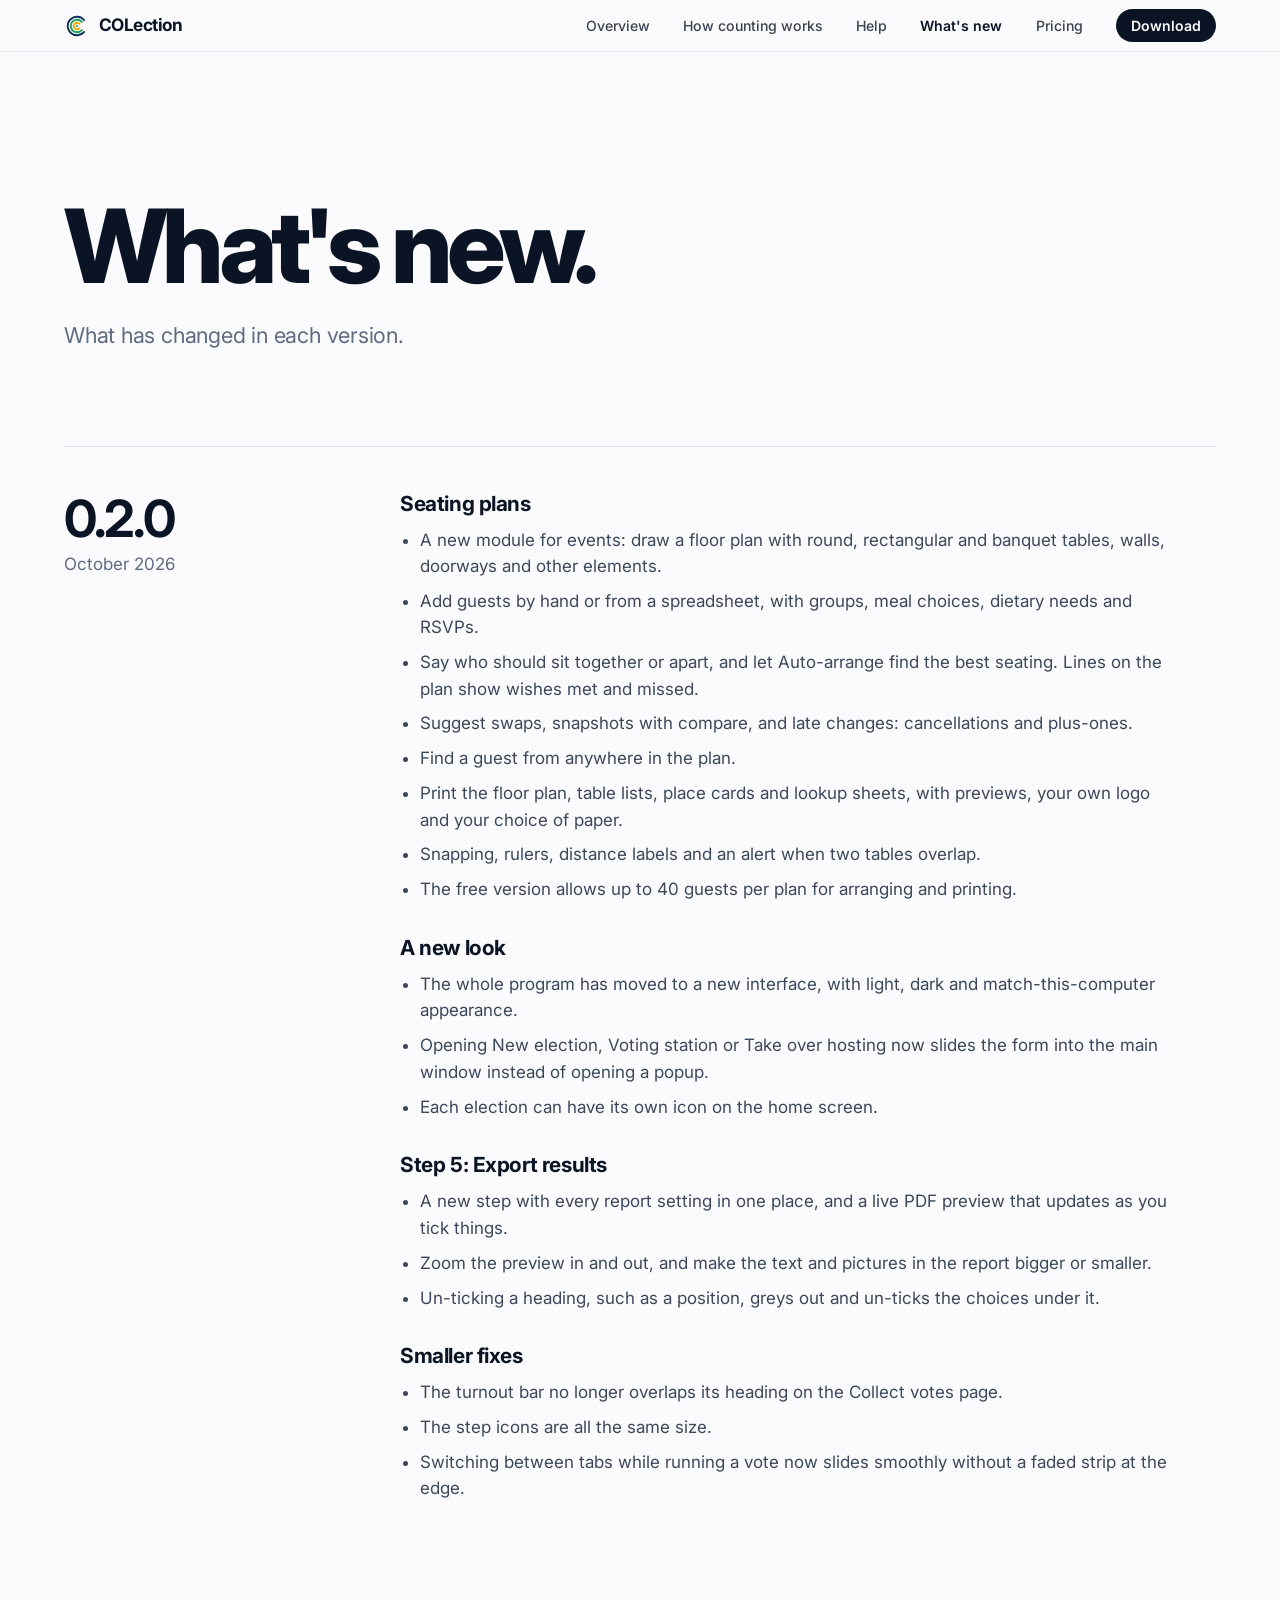
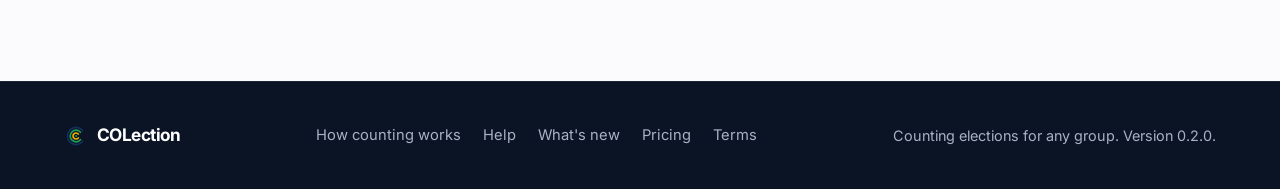
==== changelog.html @ ef773155 "Add files via upload" ====
<!doctype html>
<html lang="en">
<head>
  <meta charset="utf-8">
  <meta name="viewport" content="width=device-width, initial-scale=1">
  <title>What's new - COLection</title>
  <meta name="description" content="What has changed in each version of COLection.">
  <meta name="color-scheme" content="light dark">
  <link rel="icon" href="images/favicon.svg" type="image/svg+xml">
  <link rel="preconnect" href="https://fonts.googleapis.com">
  <link rel="preconnect" href="https://fonts.gstatic.com" crossorigin>
  <link href="https://fonts.googleapis.com/css2?family=Inter:wght@400;500;600;700;800&display=swap" rel="stylesheet">
  <link rel="stylesheet" href="css/style.css">
  <script>document.documentElement.classList.add("js");</script>
</head>
<body class="inner">
  <a class="skip" href="#main">Skip to the content</a>

  <header class="top" id="top-bar">
    <a class="brand" href="index.html" aria-label="COLection, home">
      <img src="images/colection-mark.svg" alt="" width="26" height="26">
      <span>COLection</span>
    </a>
    <nav aria-label="Main">
      <a href="index.html">Overview</a>
      <a href="counting.html">How counting works</a>
      <a href="help.html">Help</a>
      <a href="changelog.html" aria-current="page">What's new</a>
      <a href="pricing.html">Pricing</a>
      <a class="pill" href="index.html#download">Download</a>
    </nav>
  </header>

  <main id="main">
    <section class="page-hero" aria-labelledby="page-title">
      <div class="wrap">
        <h1 id="page-title">What's new.</h1>
        <p class="sub">What has changed in each version.</p>
      </div>
    </section>

    <section class="log" aria-label="Versions">
      <div class="wrap">
        <article class="release reveal">
          <header><h2>0.2.0</h2><p class="when">October 2026</p></header>
          <div>
            <h3>Seating plans</h3>
            <ul>
              <li>A new module for events: draw a floor plan with round, rectangular and banquet tables, walls, doorways and other elements.</li>
              <li>Add guests by hand or from a spreadsheet, with groups, meal choices, dietary needs and RSVPs.</li>
              <li>Say who should sit together or apart, and let Auto-arrange find the best seating. Lines on the plan show wishes met and missed.</li>
              <li>Suggest swaps, snapshots with compare, and late changes: cancellations and plus-ones.</li>
              <li>Find a guest from anywhere in the plan.</li>
              <li>Print the floor plan, table lists, place cards and lookup sheets, with previews, your own logo and your choice of paper.</li>
              <li>Snapping, rulers, distance labels and an alert when two tables overlap.</li>
              <li>The free version allows up to 40 guests per plan for arranging and printing.</li>
            </ul>
            <h3>A new look</h3>
            <ul>
              <li>The whole program has moved to a new interface, with light, dark and match-this-computer appearance.</li>
              <li>Opening New election, Voting station or Take over hosting now slides the form into the main window instead of opening a popup.</li>
              <li>Each election can have its own icon on the home screen.</li>
            </ul>
            <h3>Step 5: Export results</h3>
            <ul>
              <li>A new step with every report setting in one place, and a live PDF preview that updates as you tick things.</li>
              <li>Zoom the preview in and out, and make the text and pictures in the report bigger or smaller.</li>
              <li>Un-ticking a heading, such as a position, greys out and un-ticks the choices under it.</li>
            </ul>
            <h3>Smaller fixes</h3>
            <ul>
              <li>The turnout bar no longer overlaps its heading on the Collect votes page.</li>
              <li>The step icons are all the same size.</li>
              <li>Switching between tabs while running a vote now slides smoothly without a faded strip at the edge.</li>
            </ul>
          </div>
        </article>
      </div>
    </section>

  </main>

  <footer class="foot" data-theme="dark">
    <div class="wrap foot-row">
      <a class="brand" href="index.html" aria-label="COLection, home">
        <img src="images/colection-mark.svg" alt="" width="24" height="24">
        <span>COLection</span>
      </a>
      <nav class="foot-nav" aria-label="Footer">
        <a href="counting.html">How counting works</a>
        <a href="help.html">Help</a>
        <a href="changelog.html">What's new</a>
        <a href="pricing.html">Pricing</a>
        <a href="terms.html">Terms</a>
      </nav>
      <p>Counting elections for any group. Version 0.2.0.</p>
    </div>
  </footer>
  <script src="js/site.js"></script>
</body>
</html>
---- css/style.css ----
/* COLection site.
   Colours come from the program's logo: navy, green and amber.
   Change the values in :root to restyle the whole page.
   The big scroll moments (the rings, the step walkthrough, the sideways rules, the growing report) are driven by js/site.js,
   which sets CSS variables; with "reduce motion" switched on, or on a small screen, they fall back to plain stacked sections. */

:root {
  --night: #0b1424;          /* dark chapters: a near-black version of the logo navy */
  --ink: #0b1424;            /* headings on light */
  --navy: #14305c;
  --body: #3d475a;           /* paragraph text on light (9:1 on paper) */
  --mute: #5f6b80;           /* captions (5.2:1 on paper) */
  --paper: #fbfbfd;
  --fog: #f1f3f7;
  --rule: #d9dfe9;
  --green: #1f9d55;
  --green-text: #157342;
  --amber: #f5ac0b;
  --amber-text: #7a4f00;
  --blue: #0a5fc4;
  --sky: #7db8ff;            /* links on dark */
  --out: #a9b4c6;
  --on-dark: #eef2f8;
  --on-dark-mute: #a7b2c6;
  --dim: #c4cbd8;            /* words not yet read */
  --bar: rgba(251, 251, 253, .72);

  --font: "Inter", system-ui, -apple-system, "Segoe UI", Roboto, sans-serif;
  --gutter: clamp(20px, 5vw, 64px);
  --ease: cubic-bezier(.16, 1, .3, 1);
}

@media (prefers-color-scheme: dark) {
  :root {
    --ink: #f3f6fb; --navy: #3a6fd0; --body: #b4bfd1; --mute: #94a0b5; --paper: #0a1120; --fog: #0f1a2e; --rule: #243350;
    --green-text: #5fd08a; --amber-text: #f2c14e; --blue: #7db8ff; --out: #56637c; --dim: #34425c; --bar: rgba(10, 17, 32, .72);
  }
}
@view-transition { navigation: auto; }
::view-transition-old(root) { animation: .25s ease both fade-out; }
::view-transition-new(root) { animation: .45s ease both fade-in; }
@keyframes fade-out { to { opacity: 0; } }
@keyframes fade-in { from { opacity: 0; } }

*, *::before, *::after { box-sizing: border-box; }
html { scroll-behavior: smooth; scroll-padding-top: 56px; }
body {
  margin: 0; background: var(--paper); color: var(--body);
  font-family: var(--font); font-size: 1.0625rem; line-height: 1.55;
  -webkit-font-smoothing: antialiased; text-rendering: optimizeLegibility;
  overflow-x: clip;
}
img { max-width: 100%; height: auto; display: block; }
h1, h2, h3 { color: var(--ink); margin: 0; font-weight: 700; }
h1 { font-size: clamp(3rem, 9.4vw, 8.2rem); font-weight: 800; line-height: .98; letter-spacing: -.055em; }
h2 { font-size: clamp(2.3rem, 6vw, 5rem); line-height: 1.03; letter-spacing: -.045em; max-width: 14em; }
h3 { font-size: 1.3rem; line-height: 1.2; letter-spacing: -.02em; }
p { margin: 0 0 1em; max-width: 40em; }
.sub { font-size: clamp(1.1rem, 1.7vw, 1.4rem); line-height: 1.45; color: var(--mute); max-width: 34em; margin-top: 1.1em; letter-spacing: -.01em; }
a { color: var(--blue); text-underline-offset: 3px; }
code { font-family: ui-monospace, "Cascadia Mono", Consolas, monospace; font-size: .9em; background: rgba(127, 140, 160, .18); padding: .1em .4em; border-radius: 6px; }
.fine { font-size: .9rem; color: var(--mute); }
:focus-visible { outline: 3px solid var(--blue); outline-offset: 3px; border-radius: 6px; }
[data-theme="dark"] :focus-visible { outline-color: var(--sky); }

.skip { position: absolute; left: -999px; top: 8px; background: var(--ink); color: #fff; padding: 10px 14px; border-radius: 10px; z-index: 60; }
.skip:focus { left: 8px; }
.wrap { width: min(1180px, 100% - 2 * var(--gutter)); margin-inline: auto; }

/* ---------- the bar across the top (turns light on dark chapters) ---------- */
.top {
  position: fixed; inset: 0 0 auto 0; z-index: 40; height: 52px;
  display: flex; align-items: center; justify-content: space-between; gap: 24px; padding: 0 var(--gutter);
  background: var(--bar); -webkit-backdrop-filter: saturate(180%) blur(22px); backdrop-filter: saturate(180%) blur(22px);
  border-bottom: 1px solid color-mix(in srgb, var(--ink) 9%, transparent);
  transition: background-color .4s ease, border-color .4s ease, color .4s ease;
}
.top.dark { background: rgba(11, 20, 36, .55); border-bottom-color: rgba(255, 255, 255, .1); }
.brand { display: inline-flex; align-items: center; gap: 9px; text-decoration: none; color: var(--ink); font-weight: 700; font-size: 1.08rem; letter-spacing: -.03em; transition: color .4s ease; }
.top nav { display: flex; align-items: center; gap: clamp(14px, 2.6vw, 34px); }
.top nav a { color: var(--ink); text-decoration: none; font-weight: 500; font-size: .88rem; opacity: .8; transition: opacity .2s ease, color .4s ease; }
.top nav a:hover { opacity: 1; }
.top nav a.pill { background: var(--ink); color: var(--paper); opacity: 1; padding: 6px 15px; border-radius: 999px; font-weight: 600; transition: background-color .4s ease, color .4s ease, transform .3s var(--ease); }
.top nav a.pill:hover { transform: scale(1.05); }
.top.dark .brand, .top.dark nav a { color: var(--on-dark); }
.top.dark nav a.pill { background: #fff; color: var(--night); }

/* ---------- buttons ---------- */
.actions { display: flex; flex-wrap: wrap; align-items: center; gap: 14px 26px; margin: 1.6em 0 0; }
.btn { display: inline-block; text-decoration: none; font-weight: 600; font-size: 1.05rem; padding: 14px 28px; border-radius: 999px; background: var(--navy); color: #fff; transition: transform .3s var(--ease), box-shadow .3s ease; }
.btn:hover { transform: scale(1.04); box-shadow: 0 12px 30px -10px rgba(20, 48, 92, .5); }
.btn.light { background: #fff; color: var(--night); }
.textlink { color: var(--sky); text-decoration: none; font-weight: 500; font-size: 1.05rem; }
.textlink:hover { text-decoration: underline; text-underline-offset: 5px; }

/* ---------- 1. hero: fly through the rings ---------- */
.hero-track { height: 340vh; background: var(--night); position: relative; }
.hero-stage {
  position: sticky; top: 0; height: 100vh; height: 100svh; overflow: hidden;
  background: var(--stage-bg, var(--night)); color: var(--on-dark);
}
.hero-copy { position: absolute; inset: 15vh var(--gutter) auto; text-align: center; will-change: transform, opacity; }
.hero-copy h1 { color: #fff; margin-inline: auto; max-width: 8em; }
.hero-copy .lead { font-size: clamp(1.15rem, 2vw, 1.6rem); color: var(--on-dark-mute); margin: 1.2em auto 0; letter-spacing: -.01em; }
.hero-copy .actions { justify-content: center; margin-inline: auto; }
.rings {
  position: absolute; left: 50%; bottom: -36vmin; width: 72vmin; height: 72vmin; margin-left: -36vmin;
  overflow: visible; opacity: var(--ro, 1);
}
.hero-line { position: absolute; left: var(--gutter); right: var(--gutter); top: 24vh; margin: 0; max-width: none; text-align: center; color: #fff; font-size: clamp(2.2rem, 6.4vw, 5.6rem); font-weight: 800; line-height: 1.02; letter-spacing: -.05em; opacity: 0; }
.scroll-cue { position: absolute; right: var(--gutter); bottom: 22px; margin: 0; text-align: center; font-size: .8rem; letter-spacing: .02em; color: var(--on-dark-mute); max-width: none; opacity: var(--cue, 1); }
.scroll-cue::after { content: ""; display: block; width: 1px; height: 26px; margin: 8px auto 0; background: linear-gradient(var(--on-dark-mute), transparent); animation: cue 2.2s ease-in-out infinite; transform-origin: top; }
@keyframes cue { 0%, 100% { transform: scaleY(.3); opacity: .4; } 50% { transform: scaleY(1); opacity: 1; } }

/* ---------- 2. the statement: words light up ---------- */
.statement { padding: clamp(110px, 24vh, 260px) var(--gutter); }
.words { width: min(1000px, 100%); margin: 0 auto; max-width: none; font-size: clamp(1.9rem, 4.6vw, 3.9rem); line-height: 1.14; font-weight: 700; letter-spacing: -.04em; }
.words .w { color: var(--dim); transition: color .35s ease; }
.words .w.lit { color: var(--ink); }
html:not(.js) .words { color: var(--ink); }

/* ---------- 3. five steps, pinned ---------- */
.steps-track { height: 520vh; position: relative; background: var(--fog); }
.steps-stage {
  position: sticky; top: 0; height: 100vh; height: 100svh; padding: 76px var(--gutter) 28px;
  display: grid; grid-template-columns: minmax(0, 4fr) minmax(0, 8fr); gap: clamp(24px, 3vw, 48px); align-items: center;
}
.steps-text h2 { font-size: clamp(2rem, 4.2vw, 3.6rem); }
.steps-text .sub { margin-top: .8em; font-size: clamp(1rem, 1.3vw, 1.15rem); }
.step-list { list-style: none; margin: 1.6em 0 0; padding: 0; counter-reset: s; }
.step-list li { counter-increment: s; position: relative; padding: 10px 0 10px 44px; opacity: .32; transition: opacity .5s ease; }
.step-list li::before {
  content: counter(s); position: absolute; left: 0; top: 11px; width: 28px; height: 28px; border-radius: 50%; display: grid; place-items: center;
  font-size: .85rem; font-weight: 700; border: 2px solid var(--rule); color: var(--mute); background: var(--fog); transition: all .5s var(--ease);
}
.step-list li.on { opacity: 1; }
.step-list li.on::before { background: var(--navy); border-color: var(--navy); color: #fff; transform: scale(1.12); }
.step-list h3 { font-size: 1.25rem; }
.step-list p { margin: 0; max-height: 0; overflow: hidden; opacity: 0; font-size: 1rem; line-height: 1.45; transition: max-height .6s var(--ease), opacity .5s ease, margin .5s ease; }
.step-list li.on p { max-height: 8em; opacity: 1; margin-top: 4px; }
.steps-shots { position: relative; aspect-ratio: 1280 / 800; width: 100%; }
.frame { position: absolute; inset: 0; margin: 0; opacity: 0; transform: translateY(7%) scale(.94); transition: opacity .7s ease, transform .9s var(--ease); pointer-events: none; }
.frame.on { opacity: 1; transform: none; }
.frame.past { transform: translateY(-7%) scale(.94); }
.win { border-radius: clamp(12px, 1.6vw, 20px); overflow: hidden; background: #fff; box-shadow: 0 40px 90px -30px rgba(11, 20, 36, .45), 0 0 0 1px rgba(11, 20, 36, .1); }
.win-bar { display: flex; gap: 6px; align-items: center; height: 26px; padding: 0 12px; background: #e9ecf2; border-bottom: 1px solid #d5dae3; }
.win-bar i { width: 9px; height: 9px; border-radius: 50%; background: #b7bfce; }
.win img { width: 100%; aspect-ratio: 1280 / 774; object-fit: cover; object-position: top left; }
.frame .win { height: 100%; display: flex; flex-direction: column; }
.frame .win img { flex: 1; min-height: 0; aspect-ratio: auto; }

/* ---------- 4. watch a count ---------- */
.count-head { margin-bottom: clamp(36px, 7vh, 72px); }
.ballot-sheet {
  --ink: #0b1424; --body: #3d475a; --mute: #5f6b80; --fog: #f1f3f7; --rule: #d9dfe9; --navy: #14305c; --green-text: #157342; --amber-text: #7a4f00; --out: #a9b4c6;
  margin: 0 auto; width: min(780px, 100% - 2 * var(--gutter)); background: #fff; color: var(--body); border-radius: 28px; padding: clamp(20px, 3.4vw, 40px);
  box-shadow: 0 40px 90px -40px rgba(11, 20, 36, .35), 0 0 0 1px rgba(11, 20, 36, .08);
}
.sheet-head { display: flex; justify-content: space-between; align-items: flex-start; gap: 16px; padding-bottom: 16px; border-bottom: 1px solid var(--rule); }
.sheet-head h3 { font-size: 1.7rem; }
.sheet-sub { margin: 4px 0 0; color: var(--mute); font-size: .95rem; }
.round-tag { margin: 0; font-weight: 700; font-size: .95rem; color: var(--ink); background: var(--fog); padding: 6px 14px; border-radius: 999px; white-space: nowrap; }
.bars { list-style: none; margin: 18px 0 8px; padding: 0; position: relative; }
.bar-row { display: grid; grid-template-columns: 8.2em 1fr 3em; align-items: center; gap: 12px; padding: 4px 0; min-height: 46px; font-size: .98rem; }
.bar-name { color: var(--ink); font-weight: 500; white-space: nowrap; overflow: hidden; text-overflow: ellipsis; }
.bar-name small { display: block; font-size: .78rem; font-weight: 400; color: var(--mute); line-height: 1.1; }
.bar-track { position: relative; height: 22px; background: var(--fog); border-radius: 11px; }
.bar-fill { position: absolute; inset: 0 auto 0 0; width: 0; background: var(--navy); border-radius: 11px; transition: width .9s cubic-bezier(.2, .7, .2, 1), background-color .4s ease; }
.bar-num { text-align: right; font-weight: 700; color: var(--ink); font-variant-numeric: tabular-nums; }
.bar-row.out .bar-fill { background: var(--out); }
.bar-row.out .bar-name, .bar-row.out .bar-num { color: var(--mute); }
.bar-row.won .bar-fill { background: var(--green); }
.bar-row.won .bar-name small { color: var(--green-text); font-weight: 600; }
.bar-row.next .bar-name small { color: var(--amber-text); font-weight: 600; }
.threshold { position: absolute; top: 0; bottom: 0; width: 0; border-left: 3px dashed var(--amber); pointer-events: none; transition: left .9s cubic-bezier(.2, .7, .2, 1); }
.threshold-note { display: flex; align-items: center; gap: 10px; margin: 6px 0 14px; font-size: .9rem; color: var(--amber-text); max-width: none; }
.swatch { width: 18px; border-top: 3px dashed var(--amber); flex: none; }
.story { min-height: 5.6em; margin: 0 0 14px; font-size: 1rem; color: var(--ink); max-width: none; padding-top: 14px; border-top: 1px solid var(--rule); }
.sheet-controls { display: flex; gap: 10px; }
.sheet-controls button { font: inherit; font-weight: 600; font-size: .95rem; padding: 10px 20px; border-radius: 999px; border: 1px solid var(--rule); background: #fff; color: var(--ink); cursor: pointer; transition: transform .25s var(--ease), border-color .2s ease; }
.sheet-controls button:hover:not(:disabled) { border-color: var(--navy); transform: scale(1.04); }
.sheet-controls button.primary { background: var(--navy); color: #fff; border-color: var(--navy); }
.sheet-controls button:disabled { opacity: .4; cursor: default; }
.sheet-note { margin: 18px 0 0; font-size: .85rem; color: var(--mute); line-height: 1.45; }

/* ---------- 5. voting ---------- */
.voting { background: var(--paper); padding: clamp(100px, 18vh, 200px) 0 clamp(60px, 10vh, 120px); }
.voting-shots { display: grid; grid-template-columns: minmax(0, 3fr) minmax(0, 8fr); gap: clamp(20px, 4vw, 56px); align-items: center; margin-top: clamp(50px, 9vh, 100px); }
.parallax { margin: 0; transform: translate3d(0, var(--py, 0px), 0); will-change: transform; }
.parallax > img, .parallax .win { width: 100%; border-radius: 28px; box-shadow: 0 40px 90px -30px rgba(11, 20, 36, .4), 0 0 0 1px rgba(11, 20, 36, .08); }
.parallax.phone { max-width: 320px; margin-inline: auto; }
figcaption { margin-top: 14px; font-size: .88rem; color: var(--mute); text-align: center; }
.facts { display: grid; grid-template-columns: repeat(4, minmax(0, 1fr)); gap: clamp(24px, 3vw, 44px); margin-top: clamp(70px, 12vh, 140px); padding-top: 36px; border-top: 1px solid var(--rule); }
.facts dt { font-weight: 700; color: var(--ink); font-size: 1.12rem; letter-spacing: -.02em; margin-bottom: 8px; }
.facts dd { margin: 0; font-size: .98rem; color: var(--body); }

/* ---------- 7. results: the report grows to fill the screen ---------- */
.results { background: var(--fog); padding: clamp(100px, 18vh, 200px) 0 clamp(80px, 12vh, 140px); }
.grow { margin: clamp(48px, 9vh, 96px) 0 0; padding: 0 var(--gutter); }
.grow .win { width: min(1320px, 100%); margin: 0 auto; border-radius: var(--gr, 40px); transform: scale(var(--gs, 1)); transform-origin: 50% 0; will-change: transform; box-shadow: 0 60px 120px -40px rgba(11, 20, 36, .5), 0 0 0 1px rgba(11, 20, 36, .1); }
.checks { list-style: none; padding: 0; margin: clamp(60px, 10vh, 110px) auto 0; display: grid; grid-template-columns: repeat(4, minmax(0, 1fr)); gap: clamp(24px, 3vw, 44px); }
.checks li { padding-top: 18px; border-top: 3px solid var(--ink); font-size: .98rem; }
.checks li:nth-child(2) { border-top-color: var(--green); }
.checks li:nth-child(3) { border-top-color: var(--amber); }
.checks li:nth-child(4) { border-top-color: #4d86e0; }
.checks strong { display: block; color: var(--ink); font-size: 1.12rem; letter-spacing: -.02em; margin-bottom: 6px; }
.shot { margin: clamp(60px, 10vh, 110px) auto 0; }
.shot > img { width: 100%; border-radius: clamp(14px, 2vw, 26px); box-shadow: 0 40px 90px -30px rgba(11, 20, 36, .4), 0 0 0 1px rgba(11, 20, 36, .08); }

/* ---------- 8. templates ---------- */
.templates { background: var(--paper); padding: clamp(90px, 16vh, 180px) 0; }
.templates-grid { display: grid; grid-template-columns: minmax(0, 1fr) minmax(0, 1fr); gap: clamp(30px, 6vw, 90px); align-items: center; }
.templates h2 { font-size: clamp(2rem, 4.4vw, 3.7rem); margin-bottom: .5em; }
.templates .shot { margin: 0; }

/* ---------- 9. limits ---------- */
.limits { padding: clamp(90px, 16vh, 170px) 0; }
.limit-list { list-style: none; margin: clamp(30px, 6vh, 60px) 0 0; padding: 0; display: grid; grid-template-columns: repeat(2, minmax(0, 1fr)); gap: 0 clamp(30px, 5vw, 72px); }
.limit-list li { padding: 22px 0; border-top: 1px solid var(--rule); font-size: 1.05rem; }

/* ---------- 10. download ---------- */
.download { background: var(--night); color: var(--on-dark); padding: clamp(100px, 18vh, 200px) 0; }
.download h2 { color: #fff; }
.download .sub { color: var(--on-dark-mute); }
.download .fine { color: var(--on-dark-mute); margin-top: 1.4em; }
.download-grid { display: grid; grid-template-columns: minmax(0, 1fr) minmax(0, 1fr); gap: clamp(36px, 7vw, 100px); align-items: start; }
.install { margin: 0; padding: 0; list-style: none; counter-reset: i; }
.install li { counter-increment: i; padding: 18px 0 18px 54px; position: relative; border-top: 1px solid rgba(255, 255, 255, .16); display: flex; flex-direction: column; gap: 3px; }
.install li:last-child { border-bottom: 1px solid rgba(255, 255, 255, .16); }
.install li::before { content: counter(i); position: absolute; left: 0; top: 18px; width: 32px; height: 32px; border-radius: 50%; border: 2px solid var(--amber); color: #fff; display: grid; place-items: center; font-weight: 700; font-size: .9rem; }
.install strong { color: #fff; font-size: 1.12rem; letter-spacing: -.02em; }
.install span { color: var(--on-dark-mute); font-size: .98rem; }

/* ---------- 11. questions ---------- */
.faq { padding: clamp(90px, 15vh, 160px) 0; }
.faq .wrap { max-width: 820px; }
.faq h2 { margin-bottom: 1em; }
.faq details { border-top: 1px solid var(--rule); }
.faq details:last-of-type { border-bottom: 1px solid var(--rule); }
.faq summary { list-style: none; cursor: pointer; padding: 22px 48px 22px 0; font-weight: 600; font-size: 1.2rem; letter-spacing: -.02em; color: var(--ink); position: relative; }
.faq summary::-webkit-details-marker { display: none; }
.faq summary::after { content: "+"; position: absolute; right: 4px; top: 50%; margin-top: -.6em; font-size: 1.7rem; font-weight: 400; line-height: 1; transition: transform .4s var(--ease); }
.faq details[open] summary::after { transform: rotate(45deg); }
.faq details p { padding-bottom: 22px; margin: 0; animation: open .5s var(--ease); }
@keyframes open { from { opacity: 0; transform: translateY(-8px); } }

.foot { background: var(--night); color: var(--on-dark-mute); padding: 40px 0; border-top: 1px solid rgba(255, 255, 255, .08); }
.foot .brand { color: #fff; }
.foot-row { display: flex; justify-content: space-between; align-items: center; gap: 20px; flex-wrap: wrap; }
.foot p { margin: 0; font-size: .9rem; }

/* ---------- entrances ---------- */
.js .reveal { opacity: 0; transform: translateY(34px); transition: opacity 1s ease, transform 1.1s var(--ease); transition-delay: var(--d, 0s); }
.js .reveal.in { opacity: 1; transform: none; }

/* ---------- smaller screens, and "reduce motion": plain stacked sections ---------- */
@media (max-width: 900px) {
  .facts, .checks { grid-template-columns: repeat(2, minmax(0, 1fr)); }
  .templates-grid, .download-grid, .limit-list { grid-template-columns: 1fr; }
  .voting-shots { grid-template-columns: 1fr; }
  .parallax { --py: 0px !important; }
}
@media (max-width: 900px), (prefers-reduced-motion: reduce) {
  .hero-track { height: auto; }
  .hero-stage { position: relative; height: 100svh; }
  .hero-line { display: none; }
  .steps-track { height: auto; }
  .steps-stage { position: static; height: auto; grid-template-columns: 1fr; padding-top: 96px; padding-bottom: 80px; }
  .step-list li { opacity: 1; }
  .step-list p { max-height: none; opacity: 1; margin-top: 4px; }
  .step-list li::before { background: var(--navy); border-color: var(--navy); color: #fff; }
  .steps-shots { aspect-ratio: auto; display: grid; gap: 28px; }
  .frame { position: static; opacity: 1; transform: none; }
  .frame .win { height: auto; }
  .frame .win img { flex: none; aspect-ratio: 1280 / 774; }
}
@media (max-width: 560px) {
  .facts, .checks { grid-template-columns: 1fr; }
  .top nav a:not(.pill) { display: none; }
  .bar-row { grid-template-columns: 6.6em 1fr 2.4em; gap: 8px; font-size: .9rem; }
  .hero-copy { top: 13vh; }
}
@media (prefers-reduced-motion: reduce) {
  html { scroll-behavior: auto; }
  .hero-track { height: auto; }
  .hero-stage { position: relative; height: 100svh; }
  .js .reveal { opacity: 1; transform: none; transition: none; }
  .bar-fill, .threshold, .frame, .scroll-cue::after { transition: none; animation: none; }
  .words .w { color: var(--ink); }
}


/* ---------- scroll progress, and the pages inside the site ---------- */
.top::after { content: ""; position: absolute; left: 0; right: 0; bottom: -1px; height: 2px; background: linear-gradient(90deg, var(--navy), var(--green), var(--amber)); transform-origin: 0 50%; transform: scaleX(var(--sp, 0)); opacity: .9; }
.top nav a[aria-current="page"] { opacity: 1; font-weight: 600; }
.top.dark nav a[aria-current="page"] { color: #fff; }
.inner main { padding-top: 52px; }
.page-hero { padding: clamp(80px, 16vh, 170px) 0 clamp(40px, 8vh, 90px); }
.page-hero h1 { font-size: clamp(2.8rem, 8vw, 6.4rem); max-width: 10em; }
.jump { display: flex; gap: 12px; flex-wrap: wrap; margin: 2em 0 0; }
.jump a { text-decoration: none; color: var(--ink); background: var(--fog); border: 1px solid var(--rule); padding: 8px 18px; border-radius: 999px; font-weight: 500; font-size: .95rem; transition: transform .3s var(--ease), border-color .2s; }
.jump a:hover { transform: translateY(-2px); border-color: var(--ink); }

.count { background: var(--fog); padding: clamp(70px, 12vh, 140px) 0; }
.count .count-head h2 { font-size: clamp(2rem, 4.6vw, 3.8rem); }
.rules { padding: clamp(80px, 14vh, 160px) 0; }
.rule-grid { list-style: none; margin: clamp(34px, 6vh, 64px) 0 0; padding: 0; display: grid; grid-template-columns: repeat(3, minmax(0, 1fr)); gap: clamp(14px, 2vw, 24px); }
.rule-grid li { padding: clamp(22px, 2.6vw, 34px); border-radius: 26px; background: var(--fog); border: 1px solid var(--rule); transition: transform .5s var(--ease), box-shadow .5s ease; }
.rule-grid li:hover { transform: translateY(-4px); box-shadow: 0 24px 50px -30px rgba(11, 20, 36, .4); }
.rule-grid h3 { font-size: clamp(1.35rem, 2vw, 1.7rem); letter-spacing: -.035em; margin-bottom: 10px; }
.rule-grid h3::before { content: ""; display: block; width: 40px; height: 4px; border-radius: 2px; background: var(--green); margin-bottom: 18px; }
.rule-grid li:nth-child(3n+2) h3::before { background: var(--amber); }
.rule-grid li:nth-child(3n) h3::before { background: #4d86e0; }
.rule-grid p { margin: 0; font-size: 1rem; }
.verify { background: var(--fog); padding: clamp(80px, 14vh, 160px) 0; }
.verify .checks { margin-top: clamp(30px, 5vh, 56px); }
.verify .shot { max-width: 1100px; margin-top: clamp(50px, 9vh, 90px); }
.cta { padding: clamp(80px, 14vh, 150px) 0; }
.cta-row { display: flex; align-items: center; justify-content: space-between; gap: 24px 40px; flex-wrap: wrap; }
.cta h2 { font-size: clamp(2rem, 4.4vw, 3.6rem); }
.cta .actions { margin: 0; }
.textlink.alt { color: var(--blue); }

.install-sec { padding: 0 0 clamp(70px, 12vh, 130px); }
.install-wrap { display: grid; grid-template-columns: minmax(0, 1fr) minmax(0, 1.1fr); gap: clamp(30px, 6vw, 90px); align-items: start; padding-top: clamp(30px, 6vh, 60px); border-top: 1px solid var(--rule); }
.install-wrap h2 { font-size: clamp(2rem, 4vw, 3.2rem); }
.install.light li { border-top-color: var(--rule); }
.install.light li:last-child { border-bottom-color: var(--rule); }
.install.light strong { color: var(--ink); }
.install.light span { color: var(--body); }
.install.light li::before { color: var(--ink); }
.limits { background: var(--fog); }
.faq .wrap { max-width: 860px; }

.log { padding: 0 0 clamp(90px, 14vh, 160px); }
.release { display: grid; grid-template-columns: minmax(0, 1fr) minmax(0, 3fr); gap: clamp(24px, 5vw, 80px); padding: clamp(30px, 5vh, 56px) 0; border-top: 1px solid var(--rule); }
.release h2 { font-size: clamp(2rem, 4vw, 3.4rem); }
.when { color: var(--mute); margin: .4em 0 0; }
.release h3 { margin: 1.6em 0 .5em; }
.release h3:first-child { margin-top: 0; }
.release ul { margin: 0; padding-left: 1.2em; }
.release li { margin-bottom: .5em; max-width: 44em; }

.foot-row { align-items: center; }
.foot-nav { display: flex; gap: 22px; flex-wrap: wrap; }
.foot-nav a { color: var(--on-dark-mute); text-decoration: none; font-size: .92rem; }
.foot-nav a:hover { color: #fff; }

@media (max-width: 900px) {
  .rule-grid { grid-template-columns: repeat(2, minmax(0, 1fr)); }
  .install-wrap, .release { grid-template-columns: 1fr; }
}
@media (max-width: 560px) {
  .rule-grid { grid-template-columns: 1fr; }
  .top nav a:not(.pill) { display: none; }
}

/* ---------- pricing, thank-you and terms pages ---------- */
.pricing { padding: 0 0 clamp(60px, 10vh, 110px); }
.pricing-grid { display: grid; grid-template-columns: minmax(0, 1.25fr) minmax(0, 1fr); gap: clamp(28px, 5vw, 72px); align-items: start; }
.calc { background: var(--fog); border: 1px solid var(--rule); border-radius: 24px; padding: clamp(22px, 3.4vw, 40px); }
.calc-title, .aside-title { font-size: 1.35rem; letter-spacing: -.02em; line-height: 1.2; max-width: none; margin-bottom: .7em; }
.aside-title { margin-top: 1.6em; }
.aside-title:first-child { margin-top: 0; }
.field { margin: 0 0 1.5em; padding: 0; border: 0; min-width: 0; }
.field > label, .field legend, .field label[for] { display: block; font-weight: 600; color: var(--ink); margin-bottom: .45em; padding: 0; }
.field.two { display: grid; grid-template-columns: 1fr 1fr; gap: 16px; }
.calc input:not([type="radio"]):not([type="checkbox"]):not([type="range"]) {
  width: 100%; font: inherit; color: var(--ink); background: var(--paper); border: 1px solid var(--rule); border-radius: 12px; padding: 12px 14px; }
.calc input[aria-invalid="true"] { border-color: #c0392b; }
.voters-row { display: grid; grid-template-columns: 7.5em 1fr; gap: 16px; align-items: center; }
.calc input[type="range"] { width: 100%; accent-color: var(--navy); }
.terms { display: grid; grid-template-columns: repeat(4, minmax(0, 1fr)); gap: 10px; }
.terms legend { grid-column: 1 / -1; float: left; width: 100%; }
.choice { cursor: pointer; display: block; }
.choice input { position: absolute; opacity: 0; pointer-events: none; }
.choice span { display: flex; flex-direction: column; gap: 2px; height: 100%; padding: 12px 14px; border: 1px solid var(--rule); border-radius: 14px; background: var(--paper); transition: border-color .2s ease, box-shadow .2s ease; }
.choice strong { color: var(--ink); font-size: .98rem; }
.choice small { color: var(--mute); font-size: .8rem; line-height: 1.3; }
.choice input:checked + span { border-color: var(--navy); box-shadow: 0 0 0 2px var(--navy); }
.choice input:focus-visible + span { outline: 3px solid var(--blue); outline-offset: 2px; }
.agree { display: flex; gap: 10px; align-items: flex-start; margin-bottom: 1.2em; cursor: pointer; }
.agree input { margin-top: .35em; }
.total { display: flex; align-items: baseline; gap: 16px; flex-wrap: wrap; padding-top: 1em; border-top: 1px solid var(--rule); }
.total .amount { margin: 0; font-size: clamp(2.4rem, 5vw, 3.4rem); font-weight: 800; letter-spacing: -.04em; color: var(--ink); line-height: 1; }
.total .detail { margin: 0; color: var(--mute); }
.btn.buy { border: 0; cursor: pointer; font-family: inherit; margin-top: .6em; width: 100%; }
.btn.buy:disabled { opacity: .5; cursor: not-allowed; transform: none; box-shadow: none; }
.btn.ghost { background: transparent; color: var(--ink); box-shadow: inset 0 0 0 1.5px var(--rule); }
.buy-message { min-height: 1.5em; margin: .8em 0 0; color: var(--green-text); }
.buy-message.bad { color: #b3261e; }
@media (prefers-color-scheme: dark) { .buy-message.bad { color: #ff9b94; } .calc input[aria-invalid="true"] { border-color: #ff9b94; } }
.ticks { list-style: none; margin: 0 0 1em; padding: 0; }
.ticks li { position: relative; padding: 0 0 .7em 1.7em; }
.ticks li::before { content: ""; position: absolute; left: 0; top: .5em; width: .9em; height: .5em; border-left: 2.5px solid var(--green); border-bottom: 2.5px solid var(--green); transform: rotate(-45deg) translateY(-30%); }
.examples { padding: clamp(40px, 7vh, 80px) 0; background: var(--fog); }
.examples h2 { margin-bottom: .6em; font-size: clamp(2rem, 4.4vw, 3.4rem); }
.table-scroll { overflow-x: auto; margin-bottom: 1em; }
.examples table { border-collapse: collapse; width: 100%; min-width: 520px; font-variant-numeric: tabular-nums; }
.examples th, .examples td { text-align: right; padding: 12px 14px; border-bottom: 1px solid var(--rule); }
.examples th:first-child { text-align: left; }
.examples thead th { color: var(--mute); font-weight: 600; font-size: .9rem; }
.examples tbody th { color: var(--ink); font-weight: 600; }
.wrap.narrow { max-width: 760px; }
.success { padding-bottom: clamp(60px, 10vh, 120px); }
.licence-card { background: var(--fog); border: 1px solid var(--rule); border-radius: 22px; padding: clamp(20px, 3vw, 32px); margin-bottom: 2em; }
.licence-card dl { display: grid; grid-template-columns: repeat(auto-fit, minmax(190px, 1fr)); gap: 14px 24px; margin: 0 0 1.4em; }
.licence-card dt { color: var(--mute); font-size: .85rem; }
.licence-card dd { margin: 0; color: var(--ink); font-weight: 600; overflow-wrap: anywhere; }
.licence-card label { display: block; font-weight: 600; color: var(--ink); margin-bottom: .4em; }
.licence-card textarea { width: 100%; font: .85rem/1.4 ui-monospace, "Cascadia Mono", Consolas, monospace; color: var(--ink); background: var(--paper); border: 1px solid var(--rule); border-radius: 12px; padding: 12px; resize: vertical; word-break: break-all; }
.actions-row { display: flex; gap: 12px; flex-wrap: wrap; margin: 1em 0 .4em; }
.actions-row .btn { padding: 11px 22px; font-size: 1rem; border: 0; cursor: pointer; font-family: inherit; }
.steps-plain { padding-left: 1.3em; }
.steps-plain li { margin-bottom: .6em; }
.legal h2 { font-size: 1.4rem; letter-spacing: -.02em; margin: 1.8em 0 .5em; max-width: none; line-height: 1.2; }
.legal { padding-bottom: clamp(60px, 10vh, 120px); }
@media (max-width: 900px) {
  .pricing-grid { grid-template-columns: minmax(0, 1fr); }
  .terms { grid-template-columns: repeat(2, minmax(0, 1fr)); }
}
@media (max-width: 560px) {
  .field.two { grid-template-columns: 1fr; }
  .voters-row { grid-template-columns: 6.5em 1fr; }
}
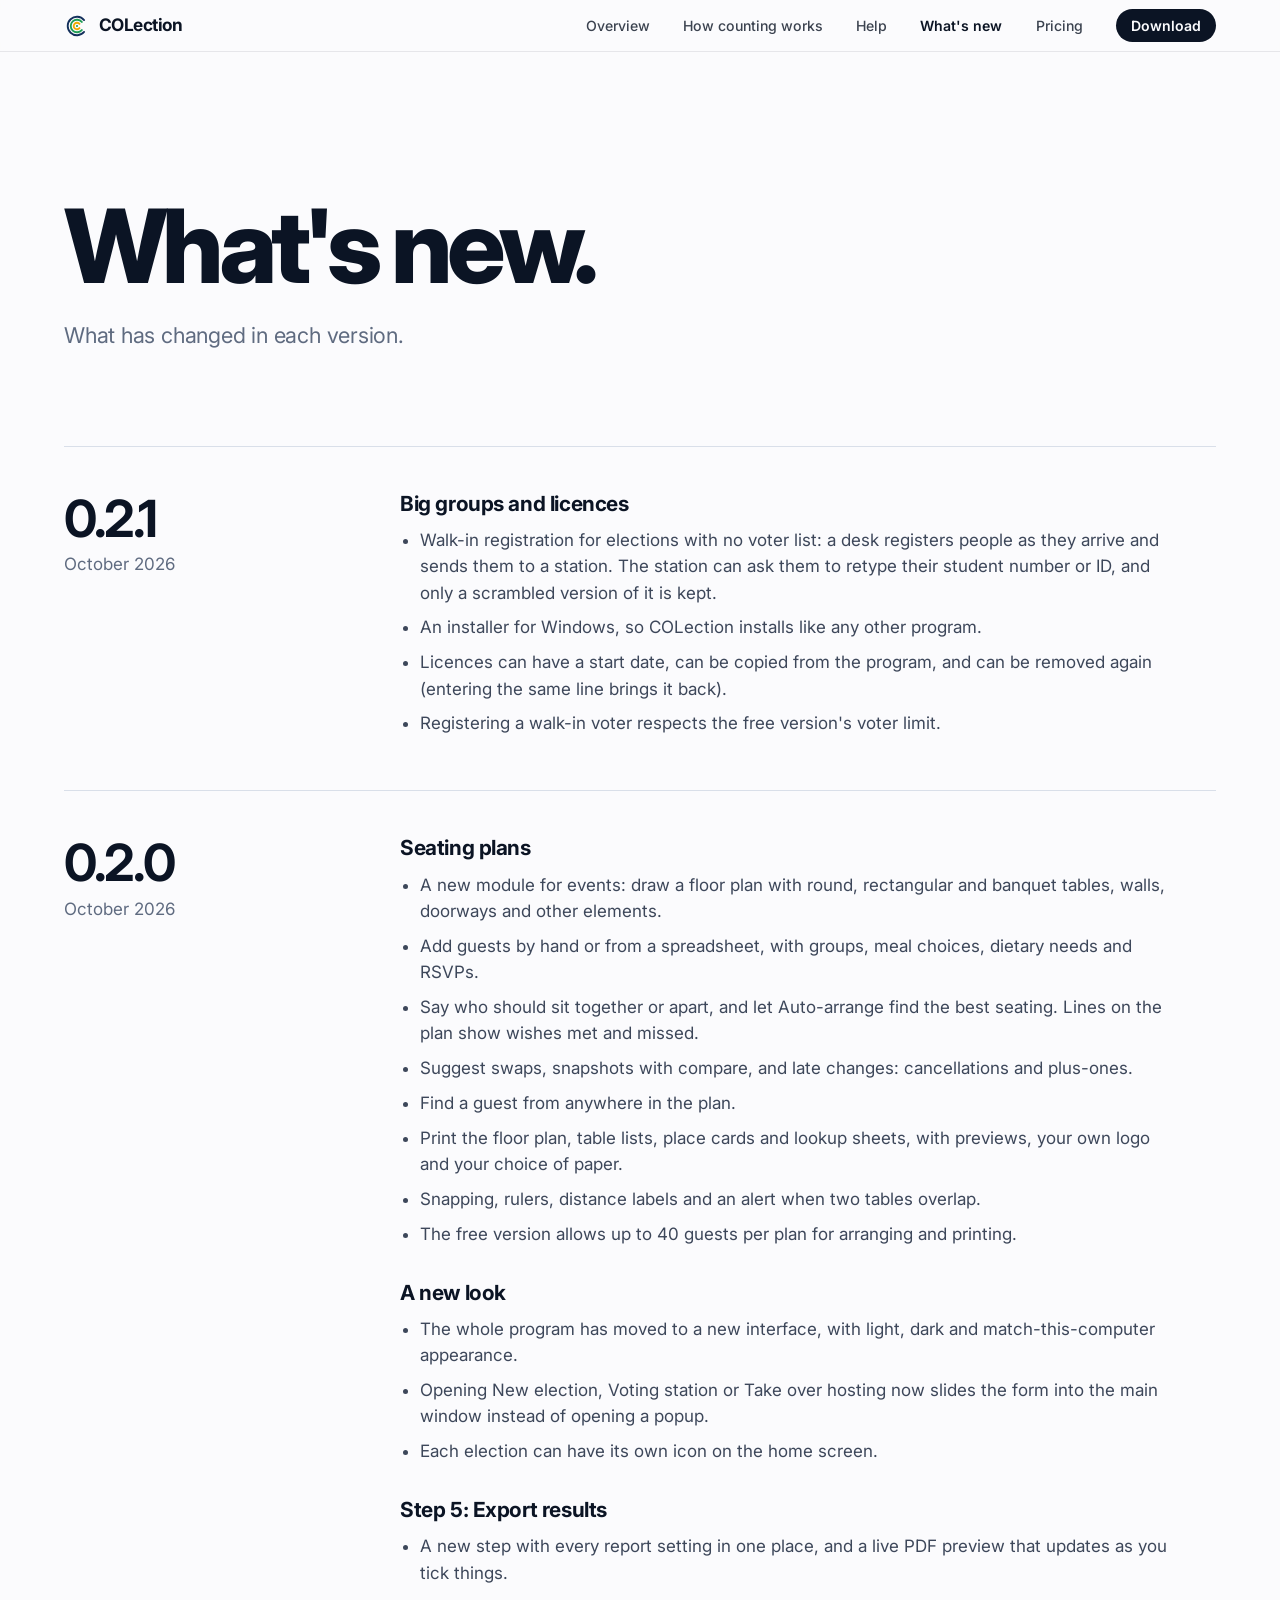
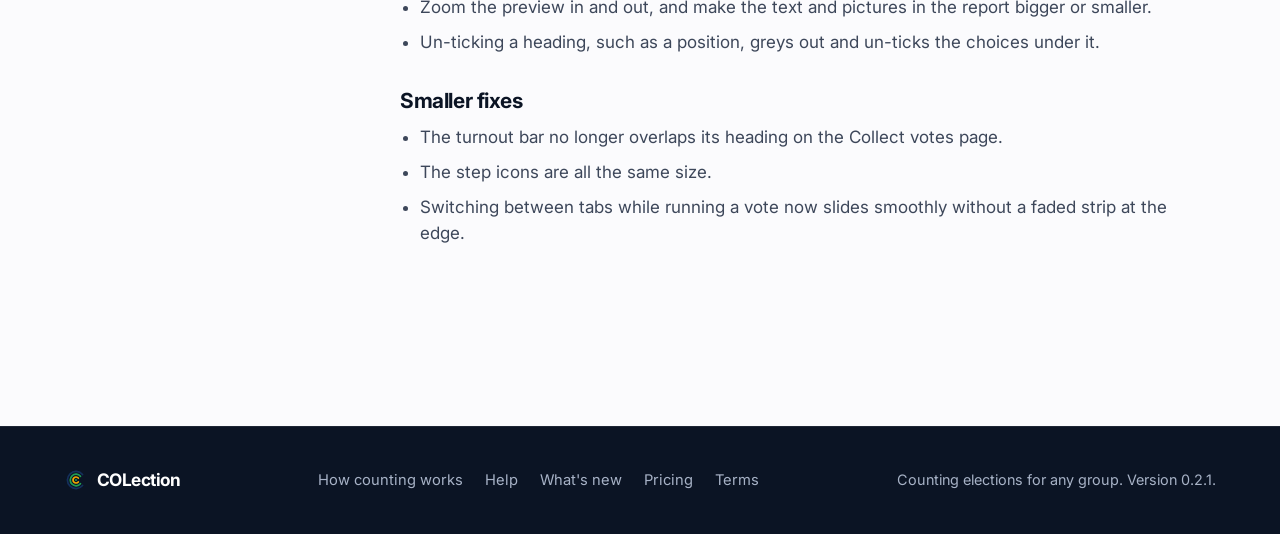
==== commit 2851bd2f: "Add files via upload" ====
--- a/changelog.html
+++ b/changelog.html
@@ -41,6 +41,18 @@
 
     <section class="log" aria-label="Versions">
       <div class="wrap">
+        <article class="release reveal">
+          <header><h2>0.2.1</h2><p class="when">October 2026</p></header>
+          <div>
+            <h3>Big groups and licences</h3>
+            <ul>
+              <li>Walk-in registration for elections with no voter list: a desk registers people as they arrive and sends them to a station. The station can ask them to retype their student number or ID, and only a scrambled version of it is kept.</li>
+              <li>An installer for Windows, so COLection installs like any other program.</li>
+              <li>Licences can have a start date, can be copied from the program, and can be removed again (entering the same line brings it back).</li>
+              <li>Registering a walk-in voter respects the free version's voter limit.</li>
+            </ul>
+          </div>
+        </article>
         <article class="release reveal">
           <header><h2>0.2.0</h2><p class="when">October 2026</p></header>
           <div>
@@ -93,7 +105,7 @@
         <a href="pricing.html">Pricing</a>
         <a href="terms.html">Terms</a>
       </nav>
-      <p>Counting elections for any group. Version 0.2.0.</p>
+      <p>Counting elections for any group. Version 0.2.1.</p>
     </div>
   </footer>
   <script src="js/site.js"></script>
--- a/css/style.css
+++ b/css/style.css
@@ -190,7 +190,7 @@
 .parallax > img, .parallax .win { width: 100%; border-radius: 28px; box-shadow: 0 40px 90px -30px rgba(11, 20, 36, .4), 0 0 0 1px rgba(11, 20, 36, .08); }
 .parallax.phone { max-width: 320px; margin-inline: auto; }
 figcaption { margin-top: 14px; font-size: .88rem; color: var(--mute); text-align: center; }
-.facts { display: grid; grid-template-columns: repeat(4, minmax(0, 1fr)); gap: clamp(24px, 3vw, 44px); margin-top: clamp(70px, 12vh, 140px); padding-top: 36px; border-top: 1px solid var(--rule); }
+.facts { display: grid; grid-template-columns: repeat(auto-fit, minmax(210px, 1fr)); gap: clamp(24px, 3vw, 44px); margin-top: clamp(70px, 12vh, 140px); padding-top: 36px; border-top: 1px solid var(--rule); }
 .facts dt { font-weight: 700; color: var(--ink); font-size: 1.12rem; letter-spacing: -.02em; margin-bottom: 8px; }
 .facts dd { margin: 0; font-size: .98rem; color: var(--body); }
 
@@ -423,3 +423,25 @@
   .field.two { grid-template-columns: 1fr; }
   .voters-row { grid-template-columns: 6.5em 1fr; }
 }
+
+/* ---- Help page: video guides (js/tutorials.js draws the cards from js/tutorials-data.js) ---- */
+.videos { padding: clamp(70px, 12vh, 130px) 0; background: var(--fog); border-top: 1px solid var(--rule); border-bottom: 1px solid var(--rule); }
+.tutorials { display: grid; grid-template-columns: repeat(3, minmax(0, 1fr)); gap: clamp(22px, 3vw, 40px); margin-top: clamp(30px, 6vh, 60px); }
+.tutorials > p { grid-column: 1 / -1; }
+.tut { display: flex; flex-direction: column; background: var(--paper); border: 1px solid var(--rule); border-radius: 18px; overflow: hidden; }
+.tut-media { position: relative; aspect-ratio: 16 / 9; background: var(--night); display: grid; place-items: center; }
+.tut-media iframe, .tut-media video { position: absolute; inset: 0; width: 100%; height: 100%; border: 0; background: #000; }
+.tut-media.soon { background: repeating-linear-gradient(135deg, var(--fog), var(--fog) 14px, var(--paper) 14px, var(--paper) 28px); }
+.tut-media.soon svg { width: 44px; height: 44px; fill: none; stroke: var(--mute); stroke-width: 1.5; stroke-linejoin: round; opacity: .7; }
+.tut-badge { position: absolute; left: 12px; bottom: 12px; font-size: .78rem; font-weight: 600; letter-spacing: .02em; color: var(--amber-text); background: var(--paper); border: 1px solid var(--rule); padding: 4px 12px; border-radius: 999px; }
+.tut-play { all: unset; box-sizing: border-box; cursor: pointer; width: 100%; height: 100%; display: grid; place-items: center; align-content: center; gap: 8px; color: #fff; background: linear-gradient(135deg, var(--navy), var(--night)); }
+.tut-play svg { width: 58px; height: 58px; fill: #fff; transition: transform .3s var(--ease); }
+.tut-play:hover svg { transform: scale(1.12); }
+.tut-play:focus-visible { outline: 3px solid var(--sky); outline-offset: -6px; }
+.tut-play-label { font-weight: 600; font-size: .95rem; }
+.tut-body { padding: 20px 22px 24px; }
+.tut-body h3 { font-size: 1.15rem; margin-bottom: 8px; }
+.tut-body p { margin: 0 0 8px; font-size: .97rem; color: var(--body); }
+.tut-body .tut-meta { margin: 12px 0 0; font-size: .85rem; color: var(--mute); }
+@media (max-width: 960px) { .tutorials { grid-template-columns: repeat(2, minmax(0, 1fr)); } }
+@media (max-width: 600px) { .tutorials { grid-template-columns: 1fr; } }
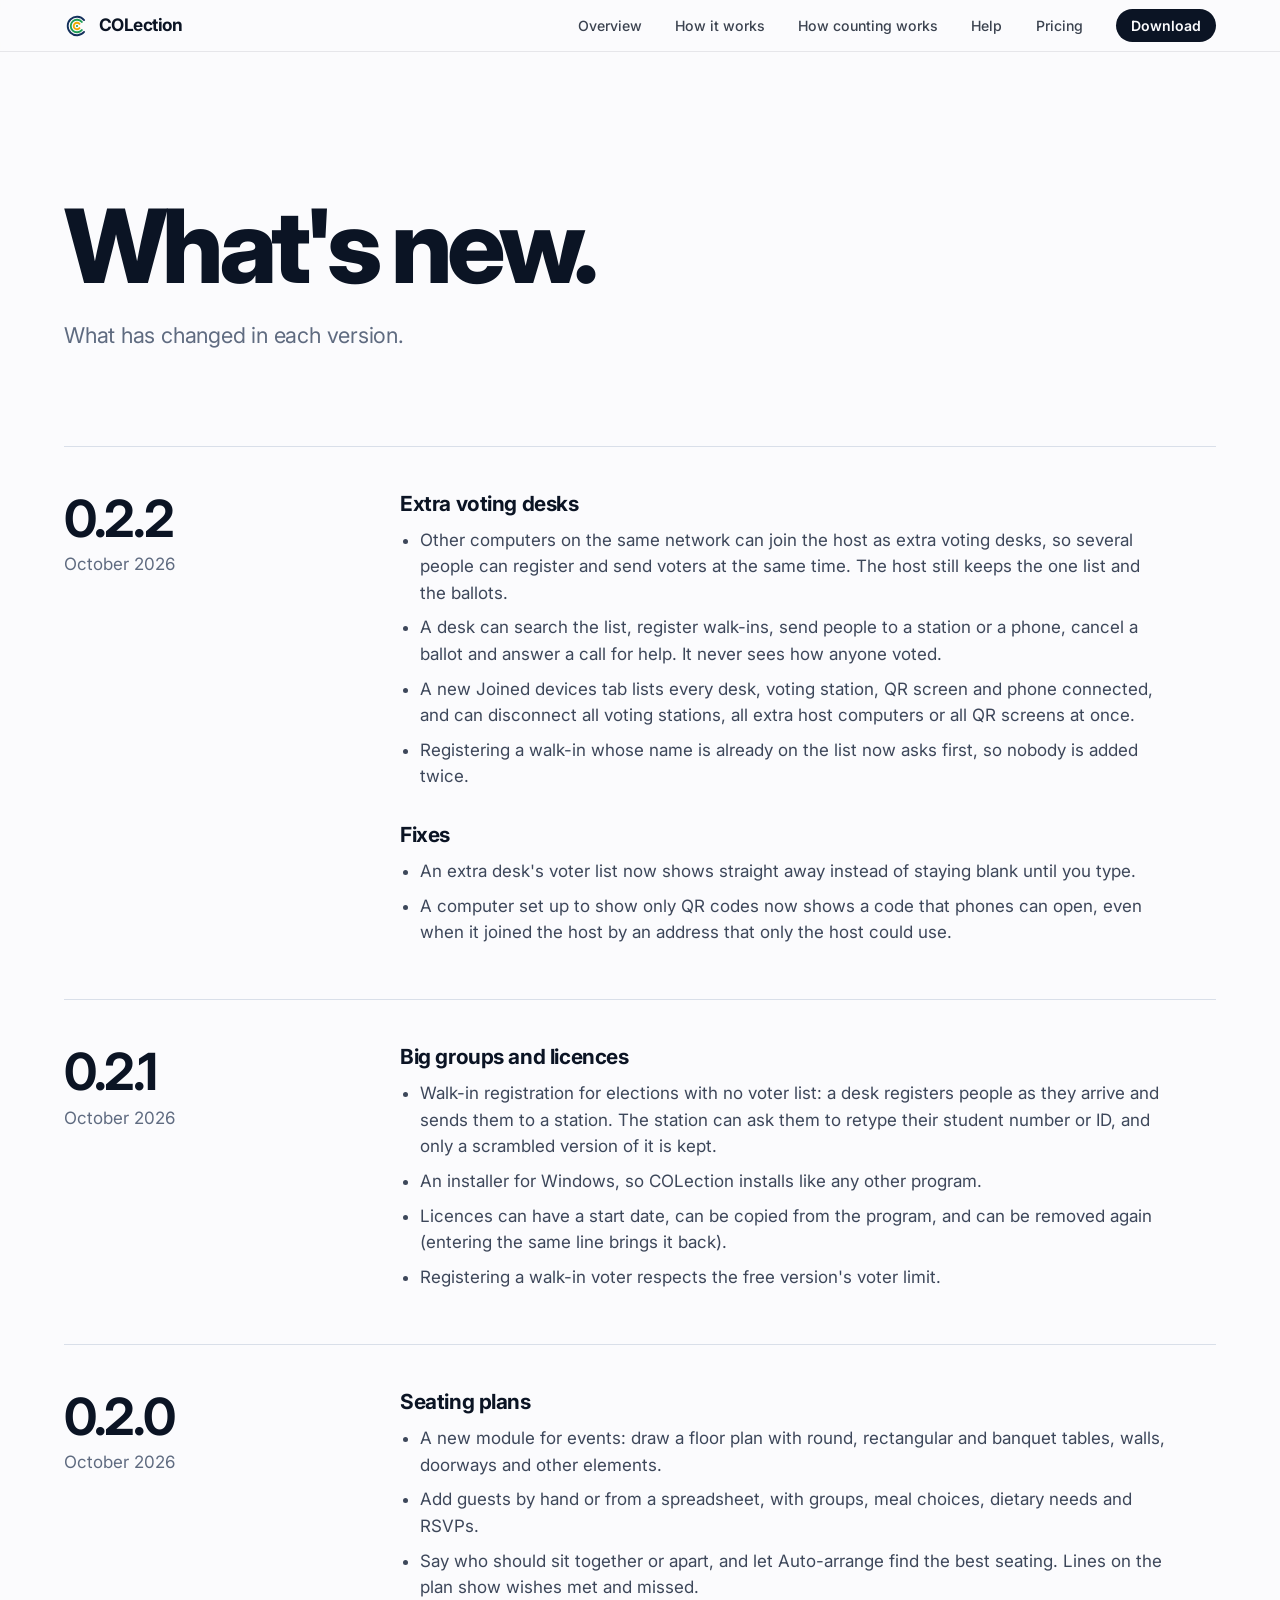
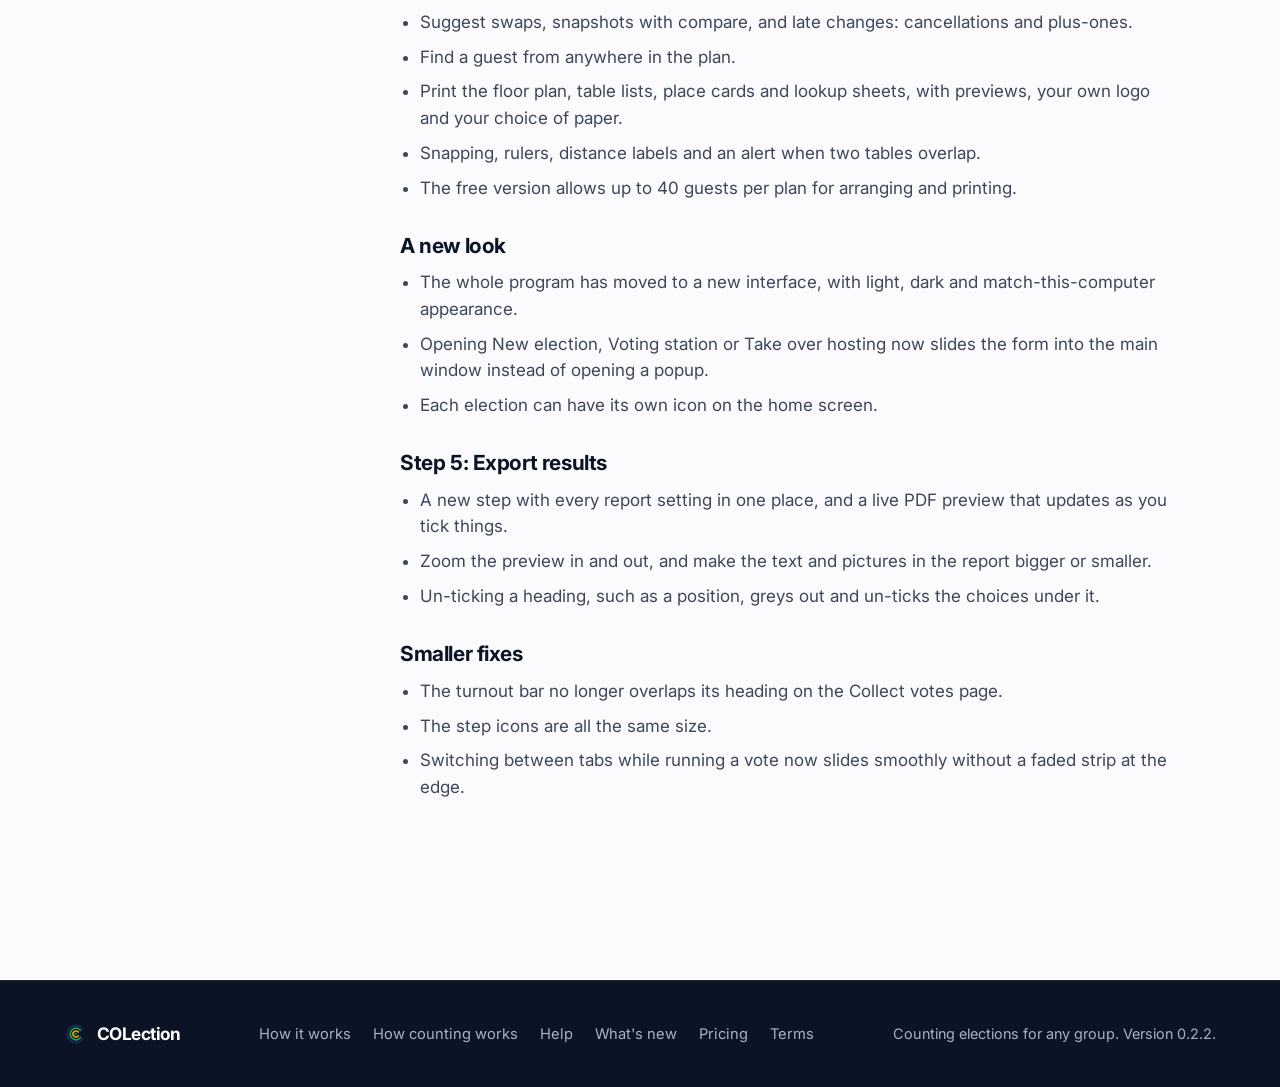
==== commit 55ba79fe: "Add files via upload" ====
--- a/changelog.html
+++ b/changelog.html
@@ -23,9 +23,9 @@
     </a>
     <nav aria-label="Main">
       <a href="index.html">Overview</a>
+      <a href="how-it-works.html">How it works</a>
       <a href="counting.html">How counting works</a>
       <a href="help.html">Help</a>
-      <a href="changelog.html" aria-current="page">What's new</a>
       <a href="pricing.html">Pricing</a>
       <a class="pill" href="index.html#download">Download</a>
     </nav>
@@ -41,6 +41,23 @@
 
     <section class="log" aria-label="Versions">
       <div class="wrap">
+        <article class="release reveal">
+          <header><h2>0.2.2</h2><p class="when">October 2026</p></header>
+          <div>
+            <h3>Extra voting desks</h3>
+            <ul>
+              <li>Other computers on the same network can join the host as extra voting desks, so several people can register and send voters at the same time. The host still keeps the one list and the ballots.</li>
+              <li>A desk can search the list, register walk-ins, send people to a station or a phone, cancel a ballot and answer a call for help. It never sees how anyone voted.</li>
+              <li>A new Joined devices tab lists every desk, voting station, QR screen and phone connected, and can disconnect all voting stations, all extra host computers or all QR screens at once.</li>
+              <li>Registering a walk-in whose name is already on the list now asks first, so nobody is added twice.</li>
+            </ul>
+            <h3>Fixes</h3>
+            <ul>
+              <li>An extra desk's voter list now shows straight away instead of staying blank until you type.</li>
+              <li>A computer set up to show only QR codes now shows a code that phones can open, even when it joined the host by an address that only the host could use.</li>
+            </ul>
+          </div>
+        </article>
         <article class="release reveal">
           <header><h2>0.2.1</h2><p class="when">October 2026</p></header>
           <div>
@@ -99,13 +116,14 @@
         <span>COLection</span>
       </a>
       <nav class="foot-nav" aria-label="Footer">
+        <a href="how-it-works.html">How it works</a>
         <a href="counting.html">How counting works</a>
         <a href="help.html">Help</a>
         <a href="changelog.html">What's new</a>
         <a href="pricing.html">Pricing</a>
         <a href="terms.html">Terms</a>
       </nav>
-      <p>Counting elections for any group. Version 0.2.1.</p>
+      <p>Counting elections for any group. Version 0.2.2.</p>
     </div>
   </footer>
   <script src="js/site.js"></script>
--- a/css/style.css
+++ b/css/style.css
@@ -368,7 +368,7 @@
 .calc input:not([type="radio"]):not([type="checkbox"]):not([type="range"]) {
   width: 100%; font: inherit; color: var(--ink); background: var(--paper); border: 1px solid var(--rule); border-radius: 12px; padding: 12px 14px; }
 .calc input[aria-invalid="true"] { border-color: #c0392b; }
-.voters-row { display: grid; grid-template-columns: 7.5em 1fr; gap: 16px; align-items: center; }
+.calc select { width: 100%; font: inherit; padding: 12px 14px; border: 1px solid var(--rule); border-radius: 12px; background: var(--paper); color: var(--ink, inherit); }
 .calc input[type="range"] { width: 100%; accent-color: var(--navy); }
 .terms { display: grid; grid-template-columns: repeat(4, minmax(0, 1fr)); gap: 10px; }
 .terms legend { grid-column: 1 / -1; float: left; width: 100%; }
@@ -445,3 +445,56 @@
 .tut-body .tut-meta { margin: 12px 0 0; font-size: .85rem; color: var(--mute); }
 @media (max-width: 960px) { .tutorials { grid-template-columns: repeat(2, minmax(0, 1fr)); } }
 @media (max-width: 600px) { .tutorials { grid-template-columns: 1fr; } }
+
+/* ---- The short home page, and the How it works page ---- */
+.home-hero { background: var(--night); color: var(--on-dark); padding: clamp(110px, 20vh, 200px) 0 clamp(70px, 12vh, 130px); }
+.home-hero-grid { display: grid; grid-template-columns: minmax(0, 1.3fr) minmax(0, .7fr); gap: clamp(30px, 6vw, 90px); align-items: center; }
+.home-hero h1 { color: #fff; max-width: 9em; }
+.home-hero .lead { font-size: clamp(1.15rem, 2vw, 1.5rem); color: var(--on-dark-mute); margin: 1.1em 0 0; max-width: 30em; letter-spacing: -.01em; }
+.home-hero .actions { margin-top: 1.6em; }
+.home-hero .fine { color: var(--on-dark-mute); margin-top: 1.2em; }
+.home-rings { width: min(100%, 380px); justify-self: center; opacity: .95; }
+.actions.centre { justify-content: center; }
+.what { padding: clamp(70px, 12vh, 130px) 0 clamp(30px, 6vh, 60px); }
+.what h2, .band h2 { font-size: clamp(2rem, 4.4vw, 3.2rem); margin-bottom: .7em; }
+.what-grid { display: grid; grid-template-columns: repeat(3, minmax(0, 1fr)); gap: clamp(20px, 3vw, 40px); }
+.what-card { background: var(--fog); border: 1px solid var(--rule); border-radius: 20px; overflow: hidden; }
+.what-card img { width: 100%; aspect-ratio: 16 / 10; object-fit: cover; object-position: top left; display: block; border-bottom: 1px solid var(--rule); }
+.what-card h3 { font-size: 1.3rem; margin: 20px 22px 8px; }
+.what-card p { margin: 0 22px 24px; font-size: 1rem; }
+.what .actions { margin-top: clamp(28px, 5vh, 48px); }
+.who { padding: clamp(24px, 5vh, 56px) 0; }
+.who-line { margin: 0 auto; text-align: center; font-size: clamp(1.1rem, 2vw, 1.4rem); color: var(--mute); max-width: 40em; }
+.band { background: var(--fog); border-top: 1px solid var(--rule); border-bottom: 1px solid var(--rule); padding: clamp(40px, 8vh, 80px) 0; }
+.band.alt { background: var(--paper); border-top: 0; }
+.band-grid { display: grid; grid-template-columns: minmax(0, 1fr) auto; gap: clamp(20px, 4vw, 60px); align-items: center; }
+.band-grid h2 { margin-bottom: .4em; }
+.band-grid p { margin: 0; max-width: 36em; }
+.band-grid .actions { margin: 0; }
+.download-simple { text-align: center; }
+.download-simple .sub { margin-inline: auto; }
+.download-simple .actions { justify-content: center; margin-top: 1.4em; }
+.download-simple .fine { max-width: 34em; margin: 1.4em auto 0; }
+.walk { padding: clamp(60px, 10vh, 110px) 0; }
+.walk.alt { background: var(--fog); }
+.walk h2 { font-size: clamp(2rem, 4.4vw, 3.2rem); margin-bottom: .5em; }
+.walk > .wrap > .sub { margin-bottom: 1.4em; }
+.walk-step { display: grid; grid-template-columns: minmax(0, .8fr) minmax(0, 1.2fr); gap: clamp(24px, 5vw, 70px); align-items: center; margin-top: clamp(36px, 7vh, 70px); }
+.walk-step.flip .walk-text { order: 2; }
+.walk-n { margin: 0 0 .4em; font-weight: 800; font-size: 1rem; color: var(--green-text); letter-spacing: .02em; }
+.walk-n:empty { display: none; }
+.walk-text h3 { font-size: clamp(1.4rem, 2.6vw, 2rem); margin-bottom: .5em; letter-spacing: -.02em; }
+.walk-shot { margin: 0; }
+.walk-shot .win img { aspect-ratio: auto; height: auto; }
+.plainlist { list-style: none; padding: 0; margin: clamp(30px, 5vh, 50px) 0 0; display: grid; gap: 14px; max-width: 46em; }
+.plainlist li { padding-left: 1.2em; position: relative; }
+.plainlist li::before { content: ""; position: absolute; left: 0; top: .6em; width: 7px; height: 7px; border-radius: 50%; background: var(--green); }
+@media (max-width: 900px) {
+  .home-hero-grid, .walk-step, .band-grid { grid-template-columns: 1fr; }
+  .walk-step.flip .walk-text { order: 0; }
+  .what-grid { grid-template-columns: 1fr; }
+  .home-rings { width: 160px; justify-self: start; }
+  .band-grid .actions { justify-self: start; }
+}
+.download-simple .actions { display: flex; justify-content: center; margin-inline: auto; }
+.actions.centre { display: flex; justify-content: center; margin-inline: auto; }
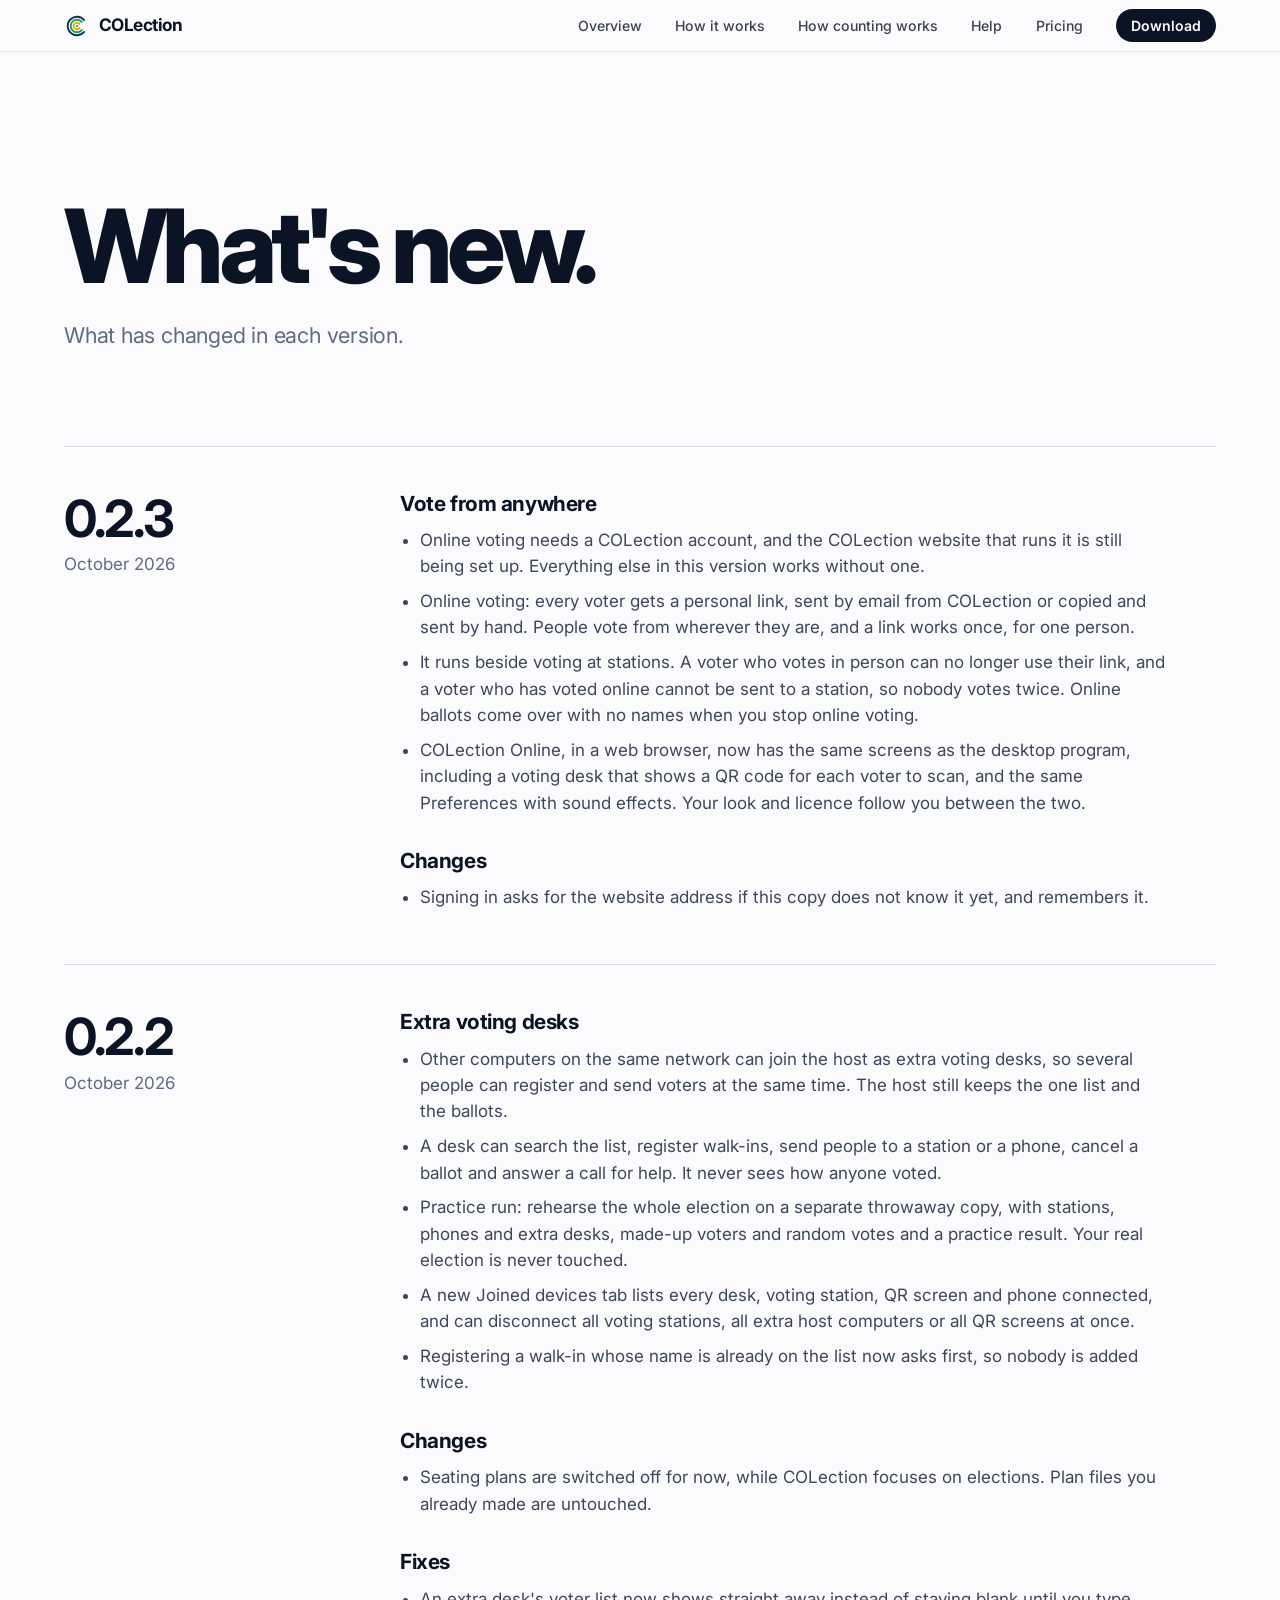
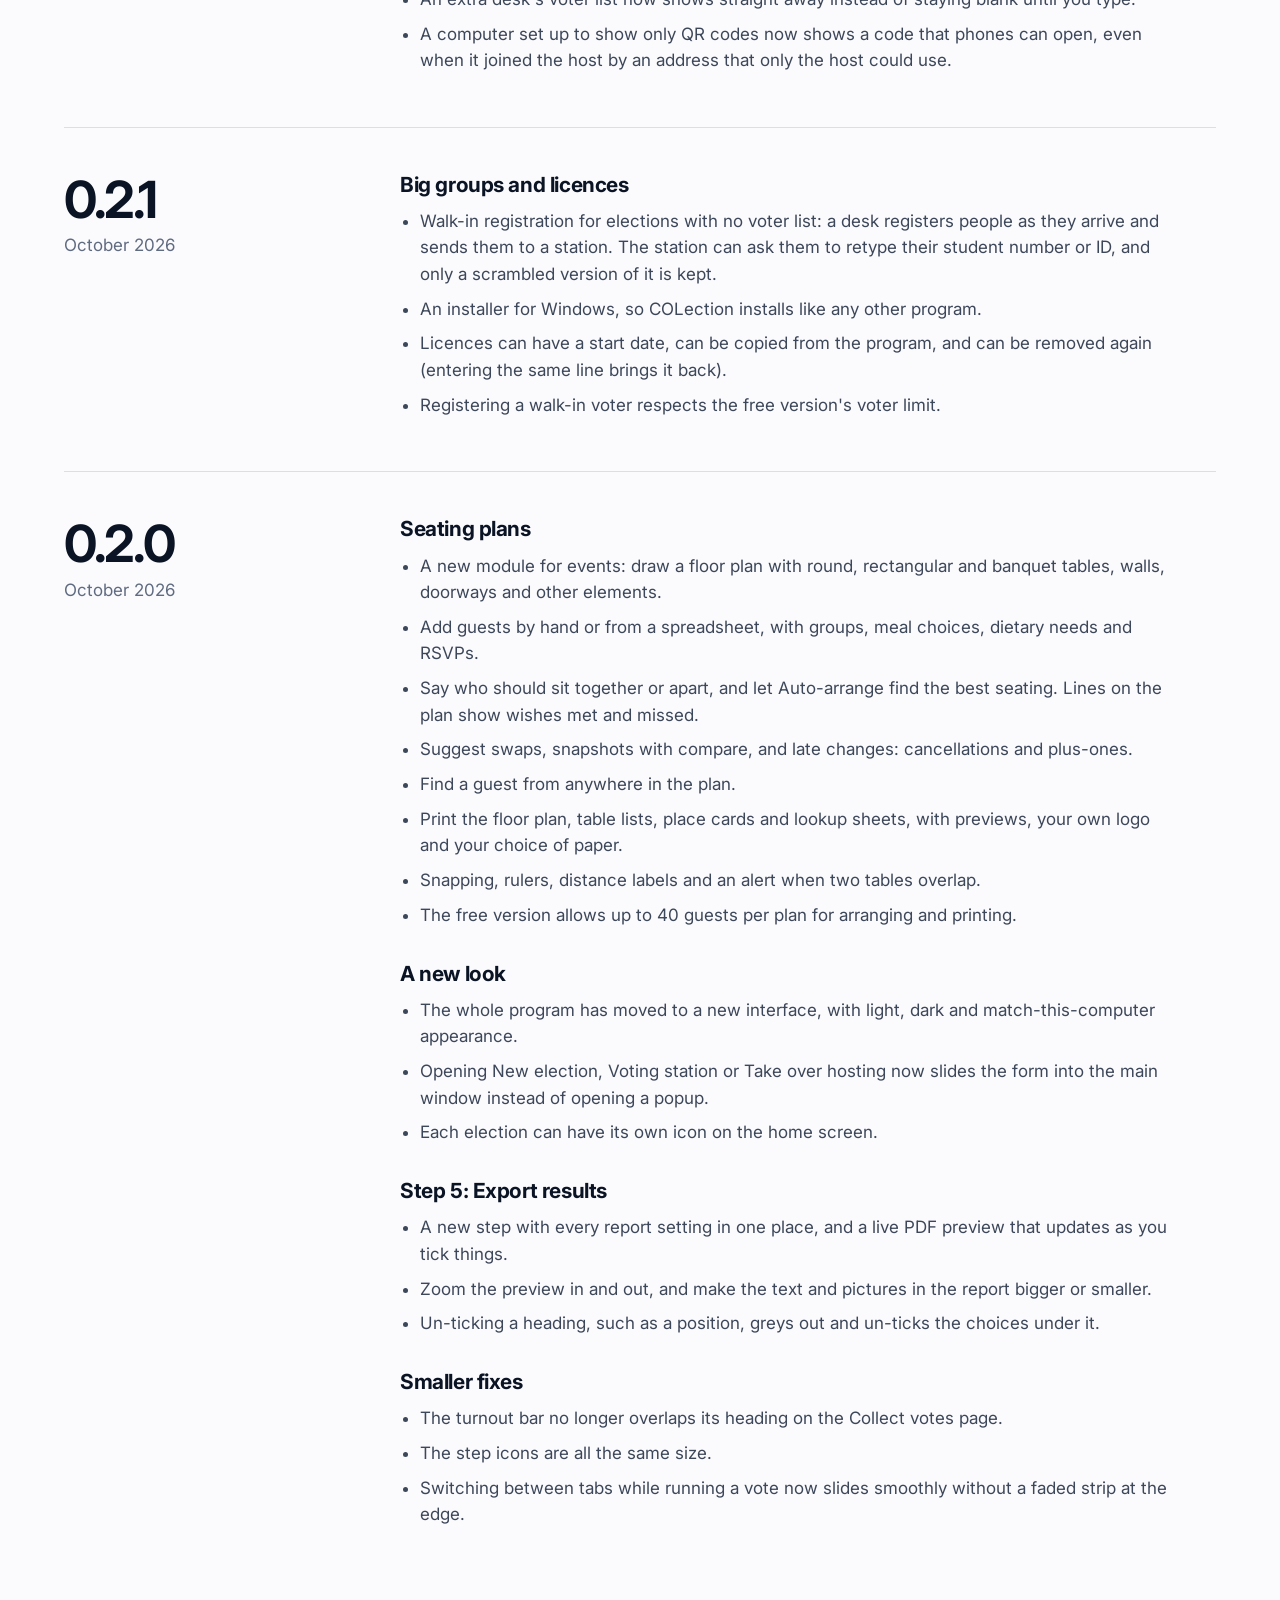
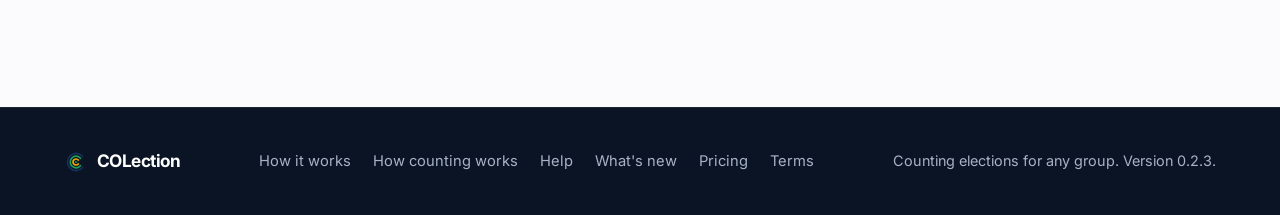
==== commit d0d921cc: "Add files via upload" ====
--- a/changelog.html
+++ b/changelog.html
@@ -42,14 +42,35 @@
     <section class="log" aria-label="Versions">
       <div class="wrap">
         <article class="release reveal">
+          <header><h2>0.2.3</h2><p class="when">October 2026</p></header>
+          <div>
+            <h3>Vote from anywhere</h3>
+            <ul>
+              <li>Online voting needs a COLection account, and the COLection website that runs it is still being set up. Everything else in this version works without one.</li>
+              <li>Online voting: every voter gets a personal link, sent by email from COLection or copied and sent by hand. People vote from wherever they are, and a link works once, for one person.</li>
+              <li>It runs beside voting at stations. A voter who votes in person can no longer use their link, and a voter who has voted online cannot be sent to a station, so nobody votes twice. Online ballots come over with no names when you stop online voting.</li>
+              <li>COLection Online, in a web browser, now has the same screens as the desktop program, including a voting desk that shows a QR code for each voter to scan, and the same Preferences with sound effects. Your look and licence follow you between the two.</li>
+            </ul>
+            <h3>Changes</h3>
+            <ul>
+              <li>Signing in asks for the website address if this copy does not know it yet, and remembers it.</li>
+            </ul>
+          </div>
+        </article>
+        <article class="release reveal">
           <header><h2>0.2.2</h2><p class="when">October 2026</p></header>
           <div>
             <h3>Extra voting desks</h3>
             <ul>
               <li>Other computers on the same network can join the host as extra voting desks, so several people can register and send voters at the same time. The host still keeps the one list and the ballots.</li>
               <li>A desk can search the list, register walk-ins, send people to a station or a phone, cancel a ballot and answer a call for help. It never sees how anyone voted.</li>
+              <li>Practice run: rehearse the whole election on a separate throwaway copy, with stations, phones and extra desks, made-up voters and random votes and a practice result. Your real election is never touched.</li>
               <li>A new Joined devices tab lists every desk, voting station, QR screen and phone connected, and can disconnect all voting stations, all extra host computers or all QR screens at once.</li>
               <li>Registering a walk-in whose name is already on the list now asks first, so nobody is added twice.</li>
+            </ul>
+            <h3>Changes</h3>
+            <ul>
+              <li>Seating plans are switched off for now, while COLection focuses on elections. Plan files you already made are untouched.</li>
             </ul>
             <h3>Fixes</h3>
             <ul>
@@ -123,7 +144,7 @@
         <a href="pricing.html">Pricing</a>
         <a href="terms.html">Terms</a>
       </nav>
-      <p>Counting elections for any group. Version 0.2.2.</p>
+      <p>Counting elections for any group. Version 0.2.3.</p>
     </div>
   </footer>
   <script src="js/site.js"></script>
--- a/css/style.css
+++ b/css/style.css
@@ -457,7 +457,7 @@
 .actions.centre { justify-content: center; }
 .what { padding: clamp(70px, 12vh, 130px) 0 clamp(30px, 6vh, 60px); }
 .what h2, .band h2 { font-size: clamp(2rem, 4.4vw, 3.2rem); margin-bottom: .7em; }
-.what-grid { display: grid; grid-template-columns: repeat(3, minmax(0, 1fr)); gap: clamp(20px, 3vw, 40px); }
+.what-grid { display: grid; grid-template-columns: repeat(2, minmax(0, 1fr)); gap: clamp(20px, 3vw, 40px); }
 .what-card { background: var(--fog); border: 1px solid var(--rule); border-radius: 20px; overflow: hidden; }
 .what-card img { width: 100%; aspect-ratio: 16 / 10; object-fit: cover; object-position: top left; display: block; border-bottom: 1px solid var(--rule); }
 .what-card h3 { font-size: 1.3rem; margin: 20px 22px 8px; }
@@ -498,3 +498,15 @@
 }
 .download-simple .actions { display: flex; justify-content: center; margin-inline: auto; }
 .actions.centre { display: flex; justify-content: center; margin-inline: auto; }
+
+/* ---- small touches on the short home page ---- */
+.home-hero-copy > * { animation: rise .9s var(--ease) both; }
+.home-hero-copy > :nth-child(2) { animation-delay: .1s; }
+.home-hero-copy > :nth-child(3) { animation-delay: .2s; }
+.home-hero-copy > :nth-child(4) { animation-delay: .3s; }
+@keyframes rise { from { opacity: 0; transform: translateY(22px); } }
+.home-rings { will-change: transform, opacity; }
+.who-line.words { font-size: clamp(1.4rem, 3vw, 2.2rem); line-height: 1.25; letter-spacing: -.03em; font-weight: 600; max-width: 28em; }
+.what-card { transition: transform .5s var(--ease), box-shadow .5s ease; }
+.what-card:hover { transform: translateY(-4px); box-shadow: 0 18px 40px -22px rgba(11, 20, 36, .35); }
+@media (prefers-reduced-motion: reduce) { .home-hero-copy > * { animation: none; } .what-card { transition: none; } .what-card:hover { transform: none; } }
